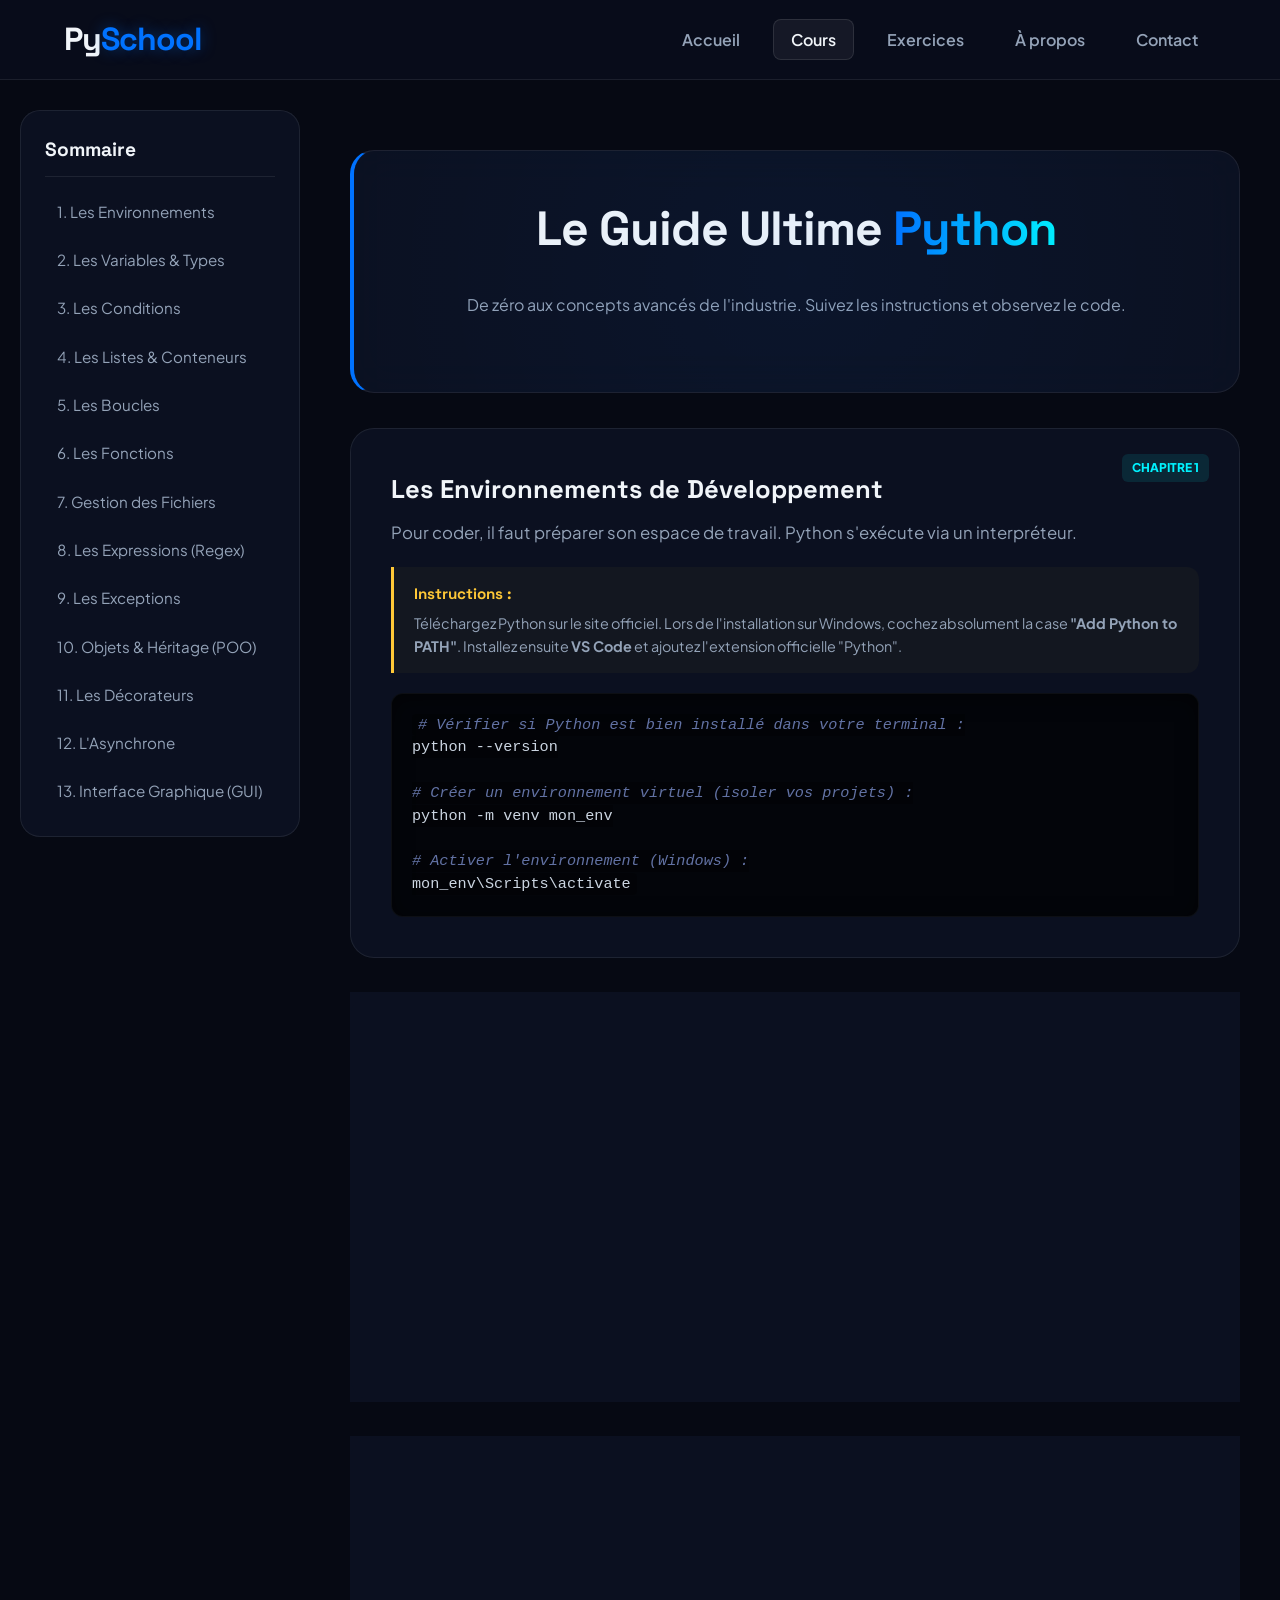
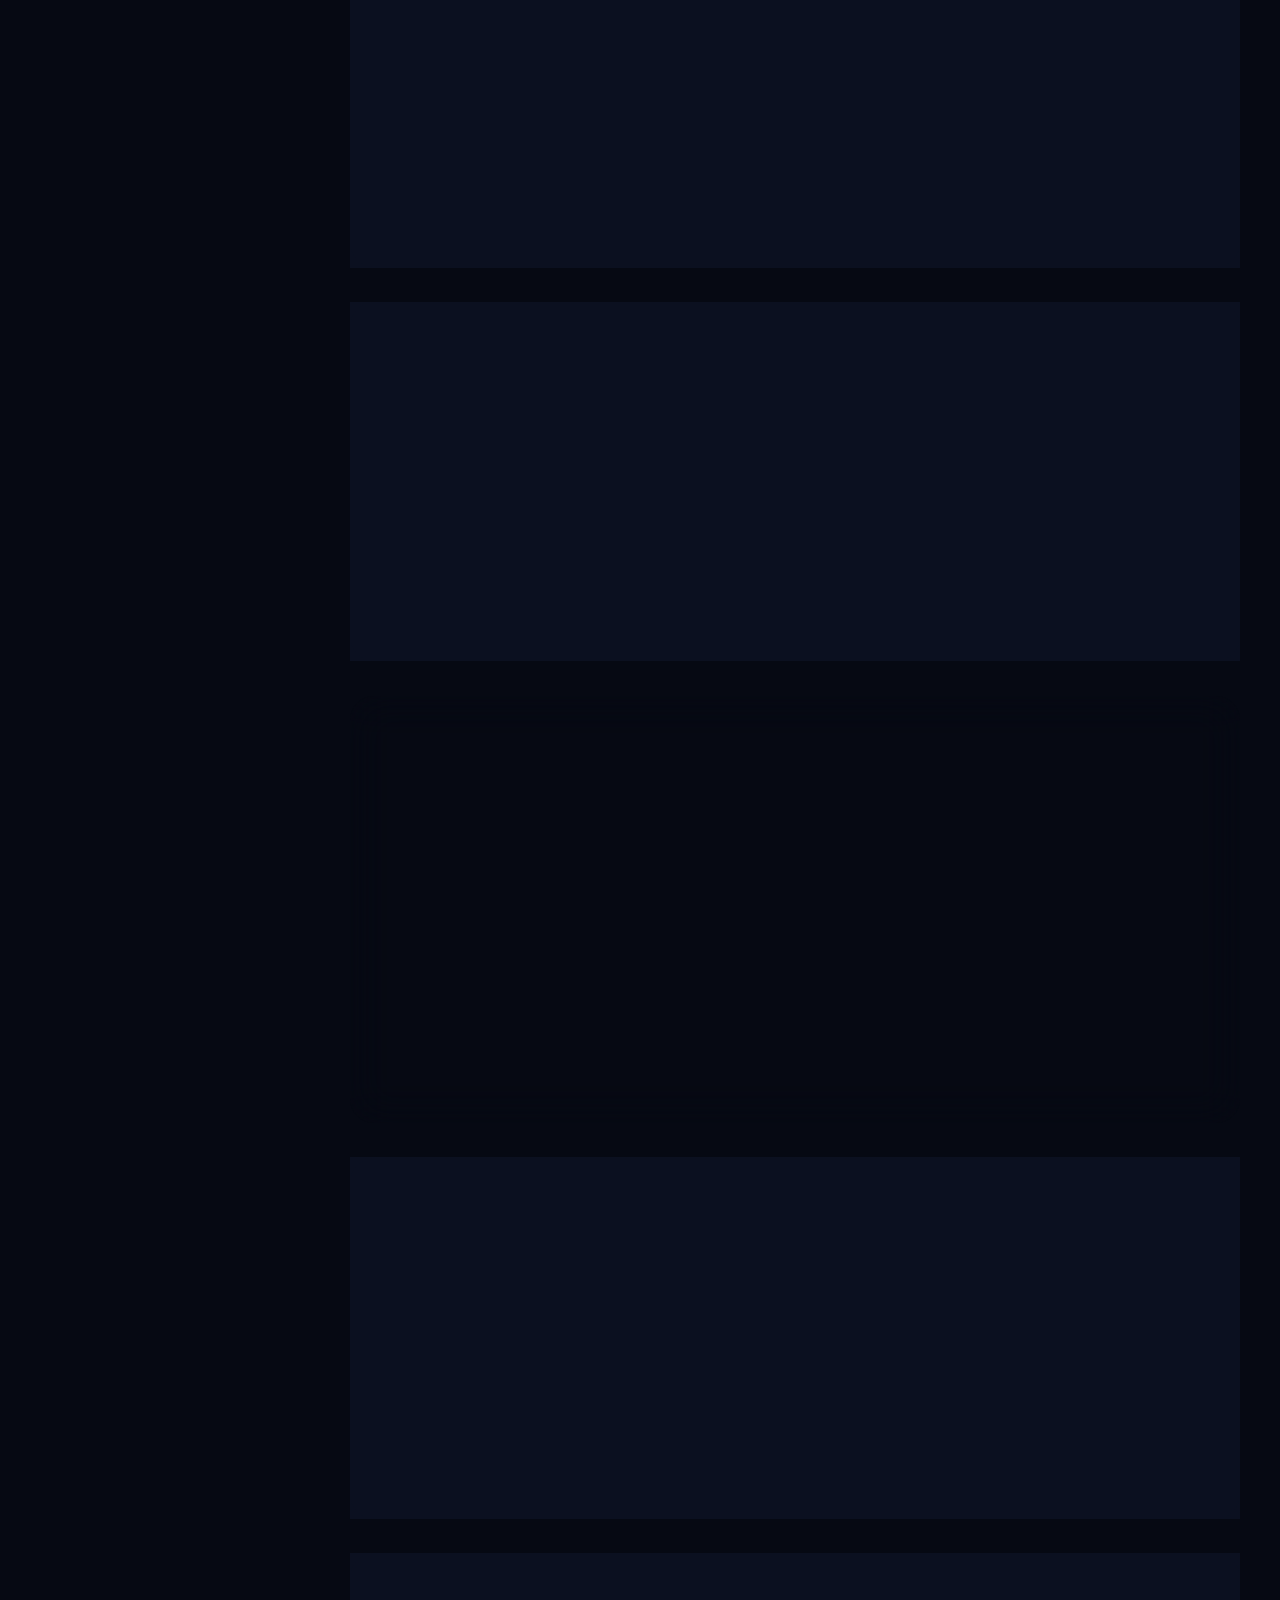
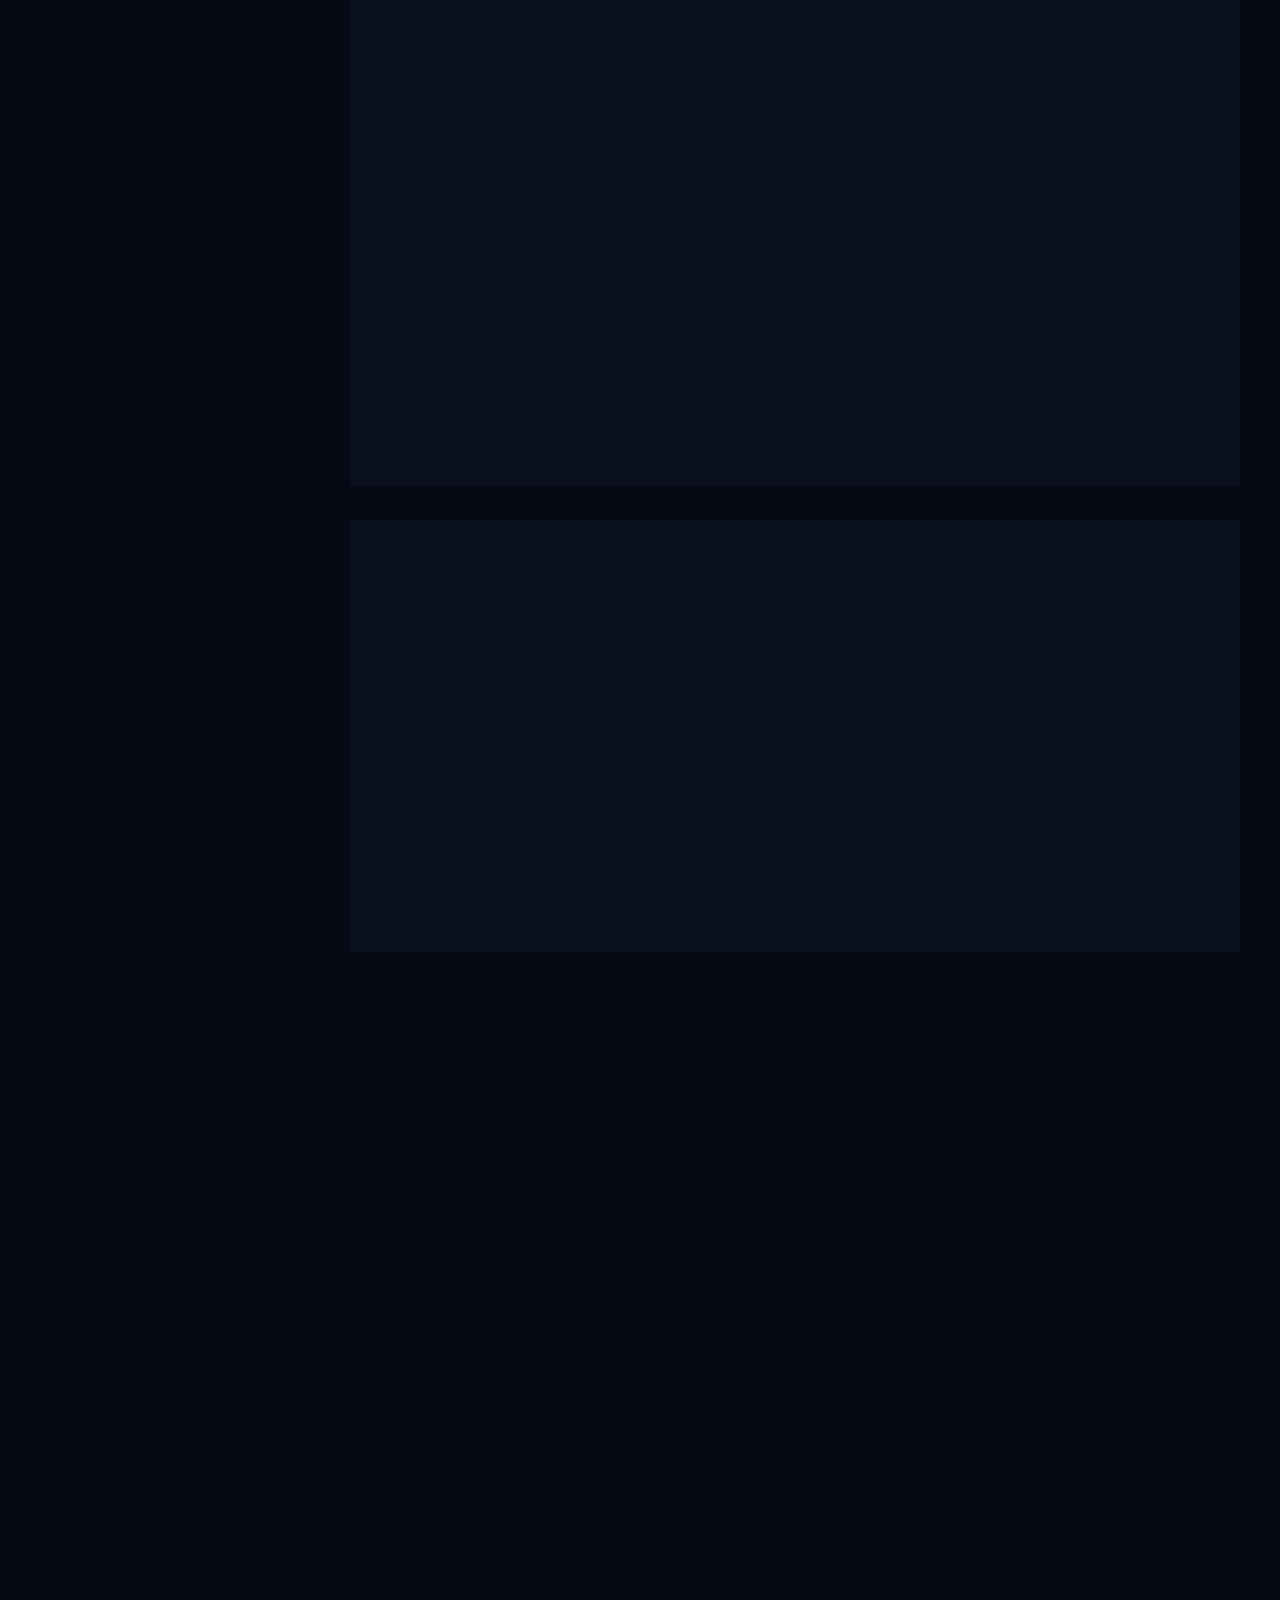
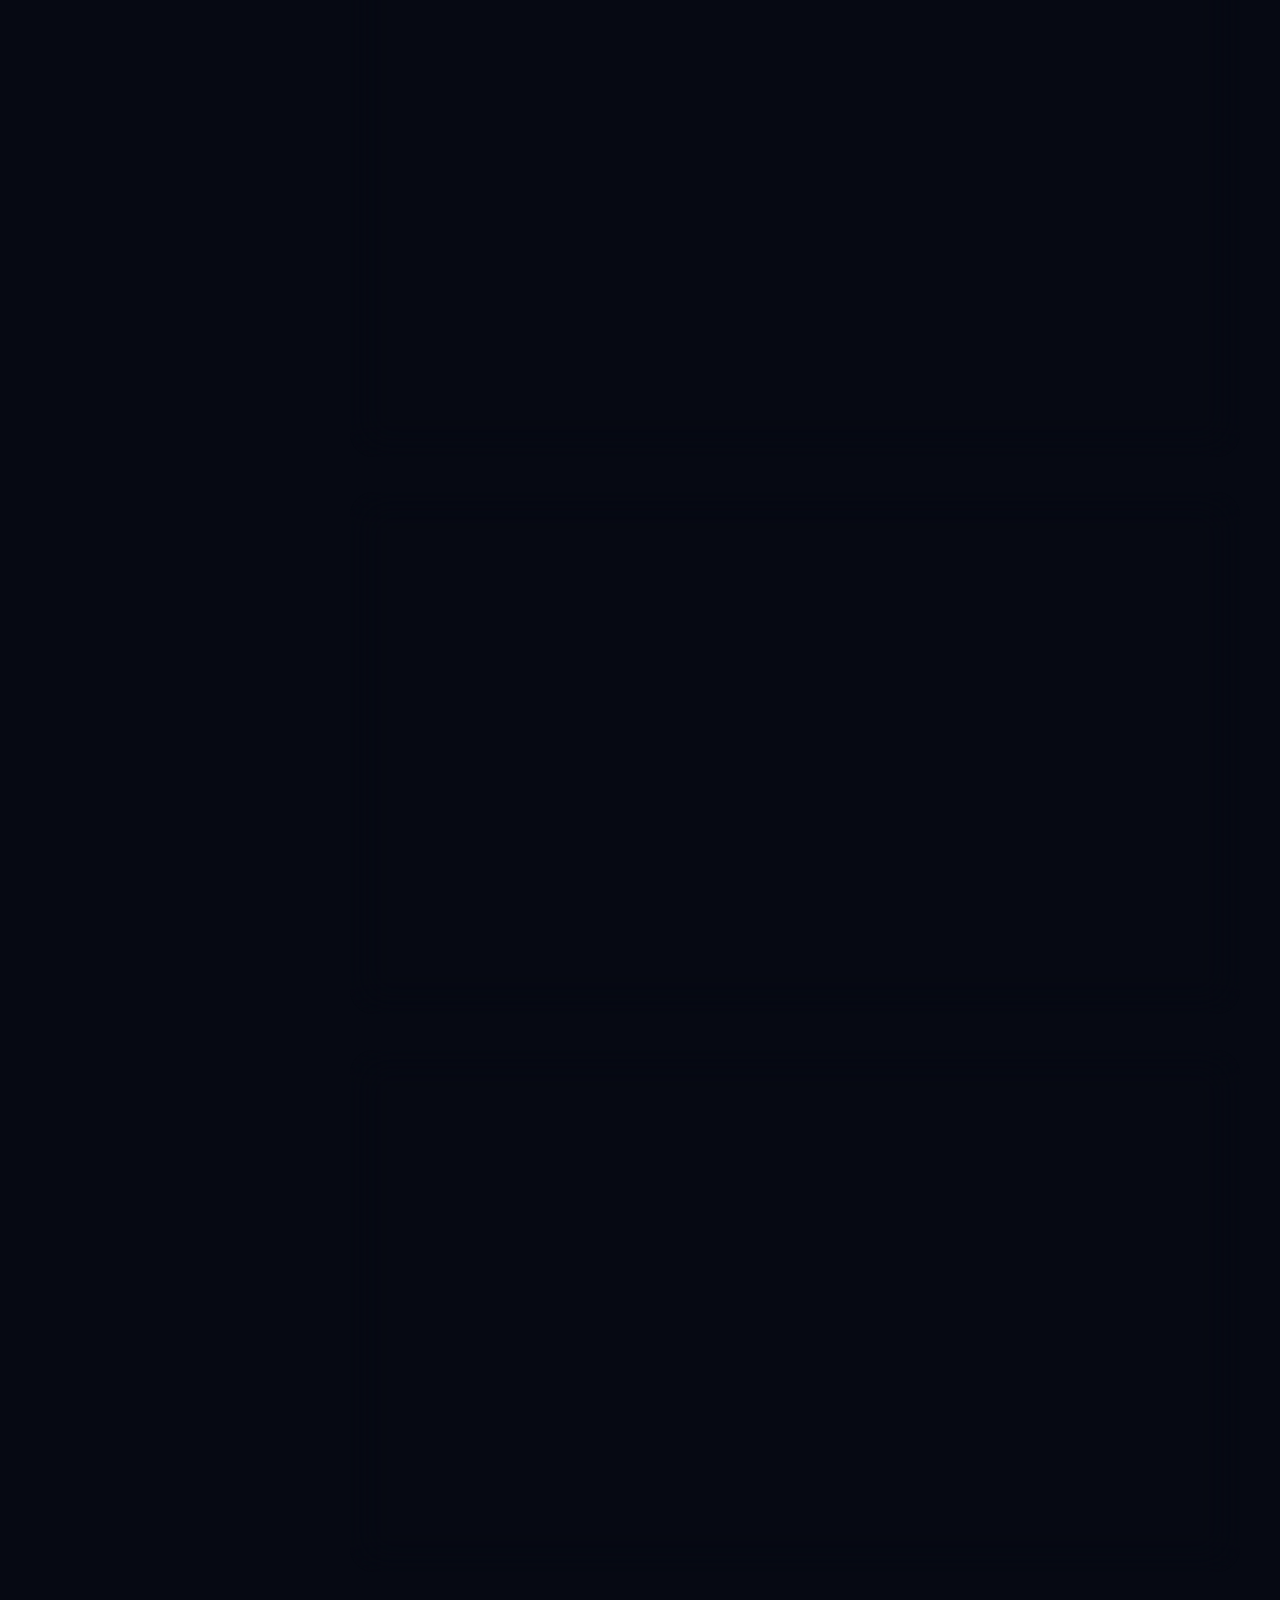
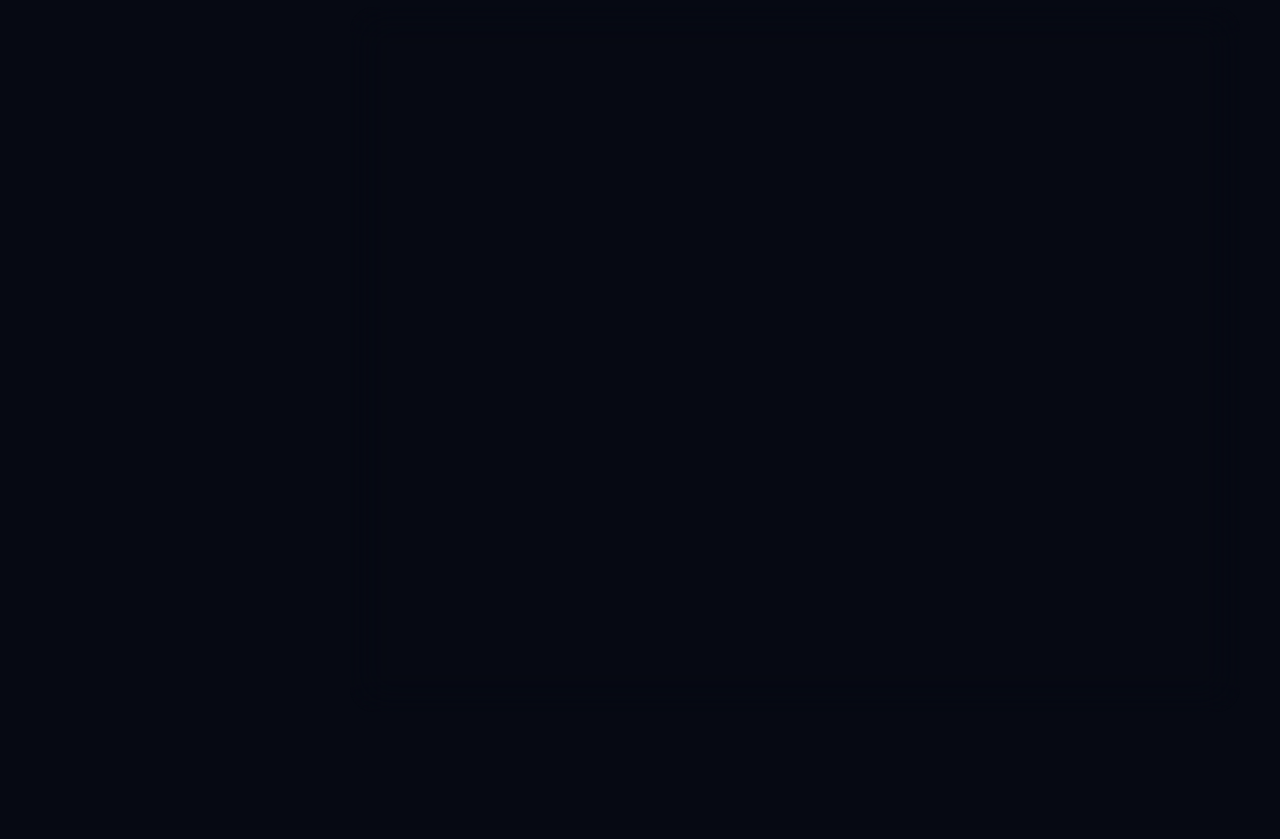
==== Cours.html @ a173e6dd "Add files via upload" ====
<!DOCTYPE html>
<html lang="fr">
<head>
    <meta charset="UTF-8">
    <meta name="viewport" content="width=device-width, initial-scale=1.0">
    <link rel="stylesheet" href="style.css">
    <title>PySchool | Table des Cours</title>
</head>
<body>

    <!-- HEADER -->
    <header>
        <div class="logo">Py<span>School</span></div>
        <nav>
            <ul>
                <li><a href="index.html">Accueil</a></li>
                <li><a href="cours.html" class="active">Cours</a></li>
                <li><a href="exercices.html">Exercices</a></li>
                <li><a href="À propos.html">À propos</a></li>
                <li><a href="Plus d'infos.html">Contact</a></li>
            </ul>
        </nav>
    </header>

    <!-- INTERFACE PRINCIPALE DU COURS -->
    <div class="course-layout">
        
        <!-- SIDEBAR : SOMMAIRE FIXE -->
        <aside class="course-sidebar">
            <h4 class="sidebar-title">Sommaire</h4>
            <ul class="sidebar-links">
                <li><a href="#env">1. Les Environnements</a></li>
                <li><a href="#var">2. Les Variables & Types</a></li>
                <li><a href="#cond">3. Les Conditions</a></li>
                <li><a href="#listes">4. Les Listes & Conteneurs</a></li>
                <li><a href="#boucles">5. Les Boucles</a></li>
                <li><a href="#fonctions">6. Les Fonctions</a></li>
                <li><a href="#fichiers">7. Gestion des Fichiers</a></li>
                <li><a href="#regex">8. Les Expressions (Regex)</a></li>
                <li><a href="#exceptions">9. Les Exceptions</a></li>
                <li><a href="#poo">10. Objets & Héritage (POO)</a></li>
                <li><a href="#decorateurs">11. Les Décorateurs</a></li>
                <li><a href="#async">12. L'Asynchrone</a></li>
                <li><a href="#gui">13. Interface Graphique (GUI)</a></li>
            </ul>
        </aside>

        <!-- ZONE DE LECTURE DU COURS -->
        <main class="course-content">
            
            <div class="boite hero-section">
                <h2>Le Guide Ultime <span class="text-gradient">Python</span></h2>
                <p class="sous-titre">De zéro aux concepts avancés de l'industrie. Suivez les instructions et observez le code.</p>
            </div>

            <!-- 1. ENVIRONNEMENTS -->
            <section id="env" class="boite course-section">
                <span class="chapter-badge">Chapitre 1</span>
                <h3>Les Environnements de Développement</h3>
                <p class="section-desc">Pour coder, il faut préparer son espace de travail. Python s'exécute via un interpréteur.</p>
                <div class="instructions">
                    <h5> Instructions :</h5>
                    <p>Téléchargez Python sur le site officiel. Lors de l'installation sur Windows, cochez absolument la case <strong>"Add Python to PATH"</strong>. Installez ensuite <strong>VS Code</strong> et ajoutez l'extension officielle "Python".</p>
                </div>
                <div class="code-block">
<pre><code><span class="comment"># Vérifier si Python est bien installé dans votre terminal :</span>
python --version

<span class="comment"># Créer un environnement virtuel (isoler vos projets) :</span>
python -m venv mon_env

<span class="comment"># Activer l'environnement (Windows) :</span>
mon_env\Scripts\activate</code></pre>
                </div>
            </section>

            <!-- 2. VARIABLES -->
            <section id="var" class="boite course-section">
                <span class="chapter-badge">Chapitre 2</span>
                <h3>Les Variables et les Types de Données</h3>
                <p class="section-desc">Une variable est une boîte mémoire dans laquelle on stocke une valeur. Python utilise le typage dynamique (pas besoin de déclarer le type).</p>
                <div class="code-block">
<pre><code>nom = <span class="string">"PySchool"</span>  <span class="comment"># Chaîne de caractères (str)</span>
age = <span class="number">25</span>            <span class="comment"># Entier (int)</span>
taille = <span class="number">1.85</span>       <span class="comment"># Décimal (float)</span>
est_actif = <span class="keyword">True</span>    <span class="comment"># Booléen (bool)</span>

<span class="comment"># Affichage formaté (f-string) :</span>
print(f<span class="string">"{nom} a {age} ans."</span>)</code></pre>
                </div>
            </section>

            <!-- 3. CONDITIONS -->
            <section id="cond" class="boite course-section">
                <span class="chapter-badge">Chapitre 3</span>
                <h3>Les Conditions (if, elif, else)</h3>
                <p class="section-desc">Permettent de prendre des décisions et d'orienter le comportement du programme selon des critères logiques.</p>
                <div class="code-block">
<pre><code>note = <span class="number">16</span>

<span class="keyword">if</span> note >= <span class="number">16</span>:
    print(<span class="string">"Excellent !"</span>)
<span class="keyword">elif</span> note >= <span class="number">10</span>:
    print(<span class="string">"Moyen."</span>)
<span class="keyword">else</span>:
    print(<span class="string">"Insuffisant."</span>)</code></pre>
                </div>
            </section>

            <!-- 4. LISTES -->
            <section id="listes" class="boite course-section">
                <span class="chapter-badge">Chapitre 4</span>
                <h3>Les Listes et Structures de Conteneurs</h3>
                <p class="section-desc">Les listes permettent de stocker plusieurs éléments ordonnés dans une seule variable.</p>
                <div class="code-block">
<pre><code>outils = [<span class="string">"Python"</span>, <span class="string">"VS Code"</span>, <span class="string">"Git"</span>]

outils.append(<span class="string">"Docker"</span>)  <span class="comment"># Ajoute un élément à la fin</span>
premier = outils[<span class="number">0</span>]      <span class="comment"># Récupère "Python" (Index commence à 0)</span>

print(len(outils))       <span class="comment"># Affiche le nombre d'éléments</span></code></pre>
                </div>
            </section>

            <!-- 5. BOUCLES -->
            <section id="boucles" class="boite course-section">
                <span class="chapter-badge">Chapitre 5</span>
                <h3>Les Boucles (For, While)</h3>
                <p class="section-desc">Répéter un bloc de code automatiquement.</p>
                <div class="code-block">
<pre><code><span class="comment"># Boucle FOR : Idéal pour parcourir une collection ou une suite de nombres</span>
<span class="keyword">for</span> i <span class="keyword">in</span> range(<span class="number">1</span>, <span class="number">4</span>):
    print(f<span class="string">"Tour numéro {i}"</span>)

<span class="comment"># Boucle WHILE : Continue tant que la condition reste vraie</span>
compteur = <span class="number">0</span>
<span class="keyword">while</span> compteur < <span class="number">3</span>:
    print(<span class="string">"En cours..."</span>)
    compteur += <span class="number">1</span></code></pre>
                </div>
            </section>

            <!-- 6. FONCTIONS -->
            <section id="fonctions" class="boite course-section">
                <span class="chapter-badge">Chapitre 6</span>
                <h3>Les Fonctions</h3>
                <p class="section-desc">Des blocs de code réutilisables créés avec le mot-clé <code>def</code> pour éviter de se répéter.</p>
                <div class="code-block">
<pre><code><span class="keyword">def</span> <span class="function">calculer_carre</span>(nombre):
    résultat = nombre * nombre
    <span class="keyword">return</span> résultat

<span class="comment"># Appel de la fonction</span>
mon_carre = calculer_carre(<span class="number">5</span>)  <span class="comment"># Renvoie 25</span></code></pre>
                </div>
            </section>

            <!-- 7. GESTION DES FICHIERS -->
            <section id="fichiers" class="boite course-section">
                <span class="chapter-badge">Chapitre 7</span>
                <h3>La Gestion des Fichiers</h3>
                <p class="section-desc">Lire et écrire des données de manière persistante dans des fichiers textes ou CSV.</p>
                <div class="instructions">
                    <h5>Instruction :</h5>
                    <p>Utilisez toujours le mot-clé <code>with</code>. Il garantit que le fichier se ferme automatiquement, même si une erreur survient au milieu du script.</p>
                </div>
                <div class="code-block">
<pre><code><span class="comment"># Écrire dans un fichier (écrase le contenu existant avec 'w')</span>
<span class="keyword">with</span> open(<span class="string">"notes.txt"</span>, <span class="string">"w"</span>, encoding=<span class="string">"utf-8"</span>) <span class="keyword">as</span> fichier:
    fichier.write(<span class="string">"Apprendre Python en 2026\n"</span>)

<span class="comment"># Lire le fichier ('r')</span>
<span class="keyword">with</span> open(<span class="string">"notes.txt"</span>, <span class="string">"r"</span>) <span class="keyword">as</span> fichier:
    contenu = fichier.read()
    print(contenu)</code></pre>
                </div>
            </section>

            <!-- 8. REGEX -->
            <section id="regex" class="boite course-section">
                <span class="chapter-badge">Chapitre 8</span>
                <h3>Les Expressions Régulières (Regex)</h3>
                <p class="section-desc">Utilisées pour chercher, valider ou extraire des motifs textuels complexes (comme vérifier si un email est valide).</p>
                <div class="code-block">
<pre><code><span class="keyword">import</span> re

texte = <span class="string">"Contactez-nous à admin@pyschool.com ou info@test.fr"</span>
<span class="comment"># Motif pour extraire les structures d'emails :</span>
motif = <span class="string">r"[a-zA-Z0-9._%+-]+@[a-zA-Z0-9.-]+\.[a-zA-Z]{2,}"</span>

emails = re.findall(motif, texte)
print(emails)  <span class="comment"># ['admin@pyschool.com', 'info@test.fr']</span></code></pre>
                </div>
            </section>

            <!-- 9. EXCEPTIONS -->
            <section id="exceptions" class="boite course-section">
                <span class="chapter-badge">Chapitre 9</span>
                <h3>La Gestion des Exceptions (Erreurs)</h3>
                <p class="section-desc">Empêcher un programme de se couper brutalement lorsqu'une erreur imprévue arrive.</p>
                <div class="code-block">
<pre><code><span class="keyword">try</span>:
    nombre = int(input(<span class="string">"Entrez un diviseur : "</span>))
    calcul = <span class="number">10</span> / nombre
<span class="keyword">except</span> ZeroDivisionError:
    print(<span class="string">"Erreur : Impossible de diviser par zéro !"</span>)
<span class="keyword">except</span> ValueError:
    print(<span class="string">"Erreur : Veuillez entrer un nombre valide."</span>)
<span class="keyword">else</span>:
    print(f<span class="string">"Résultat réussi : {calcul}"</span>)</code></pre>
                </div>
            </section>

            <!-- 10. POO & HERITAGE -->
            <section id="poo" class="boite course-section">
                <span class="chapter-badge">Chapitre 10</span>
                <h3>Objets, Classes et Héritage (POO)</h3>
                <p class="section-desc">La Programmation Orientée Objet structure votre code pour imiter le monde réel.</p>
                <div class="code-block">
<pre><code><span class="comment"># Définition d'une classe parente</span>
<span class="keyword">class</span> <span class="class">Robot</span>:
    <span class="keyword">def</span> <span class="function">__init__</span>(self, nom):
        self.nom = nom  <span class="comment"># Attribut</span>
        
    <span class="keyword">def</span> <span class="function">saluer</span>(self):
        <span class="keyword">return</span> f<span class="string">"Bip Boop, je suis {self.nom}"</span>

<span class="comment"># Héritage : RobotCombat hérite de toutes les fonctionnalités de Robot</span>
<span class="keyword">class</span> <span class="class">RobotCombat</span>(Robot):
    <span class="keyword">def</span> <span class="function">attaquer</span>(self):
        <span class="keyword">return</span> f<span class="string">"{self.nom} lance une attaque laser !"</span>

<span class="comment"># Instanciation</span>
mon_droide = RobotCombat(<span class="string">"R2D2"</span>)
print(mon_droide.saluer())
print(mon_droide.attaquer())</code></pre>
                </div>
            </section>

            <!-- 11. DECORATEURS -->
            <section id="decorateurs" class="boite course-section">
                <span class="chapter-badge">Chapitre 11</span>
                <h3>Les Décorateurs</h3>
                <p class="section-desc">Un décorateur est une fonction qui prend une autre fonction et en modifie ou prolonge le comportement sans toucher directement à sa structure.</p>
                <div class="code-block">
<pre><code><span class="keyword">def</span> <span class="function">mon_decorateur</span>(fonction_initiale):
    <span class="keyword">def</span> <span class="function">wrapper</span>():
        print(<span class="string">"--- Début des opérations ---"</span>)
        fonction_initiale()
        print(<span class="string">"--- Fin des opérations ---"</span>)
    <span class="keyword">return</span> wrapper

@mon_decorateur
<span class="keyword">def</span> <span class="function">dire_bonjour</span>():
    print(<span class="string">"Bonjour tout le monde !"</span>)

dire_bonjour() <span class="comment"># Affichera les tirets avant et après le bonjour</span></code></pre>
                </div>
            </section>

            <!-- 12. ASYNCHRONE -->
            <section id="async" class="boite course-section">
                <span class="chapter-badge">Chapitre 12</span>
                <h3>Les bases de l'Asynchrone (async/await)</h3>
                <p class="section-desc">Permet de lancer des tâches en arrière-plan sans bloquer l'exécution globale du reste du programme (génial pour les requêtes web réseau).</p>
                <div class="code-block">
<pre><code><span class="keyword">import</span> asyncio

<span class="keyword">async</span> <span class="keyword">def</span> <span class="function">telecharger_donnees</span>():
    print(<span class="string">"Lancement du téléchargement..."</span>)
    <span class="keyword">await</span> asyncio.sleep(<span class="number">2</span>) <span class="comment"># Simule une attente réseau de 2 secondes</span>
    print(<span class="string">"Données reçues !"</span>)

<span class="keyword">async</span> <span class="keyword">def</span> <span class="function">main</span>():
    <span class="keyword">await</span> asyncio.gather(telecharger_donnees(), telecharger_donnees())

<span class="comment"># Lancer la boucle événementielle asynchrone</span>
asyncio.run(main())</code></pre>
                </div>
            </section>

            <!-- 13. INTERFACE GRAPHIQUE -->
            <section id="gui" class="boite course-section">
                <span class="chapter-badge">Chapitre 13</span>
                <h3>Interface Graphique avec Tkinter (GUI)</h3>
                <p class="section-desc">Créer de véritables fenêtres logicielles interactives avec des boutons et des zones de saisie pour l'utilisateur.</p>
                <div class="code-block">
<pre><code><span class="keyword">import</span> tkinter <span class="keyword">as</span> tk

<span class="comment"># 1. Génération de la fenêtre principale</span>
fenetre = tk.Tk()
fenetre.title(<span class="string">"Mon Logiciel PySchool"</span>)
fenetre.geometry(<span class="string">"300x150"</span>)

<span class="comment"># 2. Action au clic du bouton</span>
<span class="keyword">def</span> <span class="function">action_bouton</span>():
    label.config(text=<span class="string">"Bravo ! Script exécuté."</span>)

<span class="comment"># 3. Widgets (Composants)</span>
label = tk.Label(fenetre, text=<span class="string">"Bienvenue dans l'interface"</span>)
label.pack(pady=<span class="number">10</span>)

bouton = tk.Button(fenetre, text=<span class="string">"Cliquez ici"</span>, command=action_bouton)
bouton.pack()

<span class="comment"># 4. Lancement de la boucle d'affichage continue</span>
fenetre.mainloop()</code></pre>
                </div>
            </section>

        </main>
    </div>

</body>
</html>
---- style.css ----
/* Import de polices modernes et épurées */
@import url('https://fonts.googleapis.com/css2?family=Plus+Jakarta+Sans:wght@300;400;600;800&family=Space+Grotesk:wght@500;700&display=swap');

/* Variables de Design System */
:root {
    --bg-dark: #060913;
    --bg-card: rgba(15, 22, 42, 0.6);
    --border-color: rgba(255, 255, 255, 0.08);
    --primary: #0072ff;
    --primary-glow: rgba(0, 114, 255, 0.4);
    --accent-gold: #ffc837;
    --accent-green: #00f2fe;
    --text-main: #f1f5f9;
    --text-muted: #94a3b8;
}

/* === Réinitialisation globale === */
* {
    box-sizing: border-box;
    margin: 0;
    padding: 0;
}

body {
    background-color: var(--bg-dark);
    color: var(--text-main);
    font-family: 'Plus Jakarta Sans', sans-serif;
    line-height: 1.6;
    overflow-x: hidden;
    padding-bottom: 60px;
}

/* === ANIMATIONS STRUCTURELLES === */
@keyframes slideUpFade {
    from {
        opacity: 0;
        transform: translateY(30px);
    }
    to {
        opacity: 1;
        transform: translateY(0);
    }
}

@keyframes glowPulse {
    0%, 100% { box-shadow: 0 0 15px rgba(0, 114, 255, 0.2); }
    50% { box-shadow: 0 0 30px rgba(0, 114, 255, 0.4); }
}

/* === HEADER STYLE NYX === */
header {
    background: rgba(10, 15, 30, 0.7);
    backdrop-filter: blur(12px);
    -webkit-backdrop-filter: blur(12px);
    border-bottom: 1px solid var(--border-color);
    height: 80px;
    position: sticky;
    top: 0;
    z-index: 1000;
    display: flex;
    align-items: center;
    justify-content: space-between;
    padding: 0 5%;
}

header .logo {
    font-family: 'Space Grotesk', sans-serif;
    font-size: 2rem;
    font-weight: 700;
    color: var(--text-main);
    letter-spacing: -1px;
}

header .logo span {
    color: var(--primary);
    text-shadow: 0 0 15px var(--primary-glow);
}

header ul {
    list-style: none;
    display: flex;
    gap: 15px;
}

header ul li a {
    color: var(--text-muted);
    text-decoration: none;
    font-weight: 600;
    font-size: 1rem;
    padding: 10px 18px;
    border-radius: 8px;
    transition: all 0.3s cubic-bezier(0.4, 0, 0.2, 1);
}

header ul li a:hover, header ul li a.active {
    color: var(--text-main);
    background: rgba(255, 255, 255, 0.05);
    box-shadow: inset 0 0 0 1px rgba(255, 255, 255, 0.1);
}

/* === LAYOUT CENTRAL === */
main {
    max-width: 1200px;
    margin: 40px auto;
    padding: 0 20px;
    display: flex;
    flex-direction: column;
    gap: 40px;
}

/* Les Boîtes d'arrière-plan (Glassmorphism) */
.boite {
    background: var(--bg-card);
    border: 1px solid var(--border-color);
    border-radius: 24px;
    padding: 40px;
    backdrop-filter: blur(20px);
    animation: slideUpFade 0.8s cubic-bezier(0.2, 0.8, 0.2, 1) both;
}

/* Décalage temporel des boîtes pour l'effet d'apparition */
.boite:nth-child(1) { animation-delay: 0.1s; }
.boite:nth-child(2) { animation-delay: 0.2s; }
.boite:nth-child(3) { animation-delay: 0.3s; }

/* === SECTION HERO === */
.hero-section {
    text-align: center;
    border-left: 4px solid var(--primary);
    position: relative;
    overflow: hidden;
}

.hero-section::before {
    content: '';
    position: absolute;
    top: -50%;
    left: -50%;
    width: 200%;
    height: 200%;
    background: radial-gradient(circle, rgba(0,114,255,0.05) 0%, transparent 60%);
    pointer-events: none;
}

main h2 {
    font-family: 'Space Grotesk', sans-serif;
    font-size: 3rem;
    font-weight: 700;
    margin-bottom: 24px;
    letter-spacing: -1px;
}

.text-gradient {
    background: linear-gradient(90deg, var(--primary), var(--accent-green));
    -webkit-background-clip: text;
    -webkit-text-fill-color: transparent;
}

.hero-content h3 {
    font-size: 1.4rem;
    color: var(--accent-gold);
    margin-bottom: 15px;
}

.hero-content p {
    color: var(--text-muted);
    font-size: 1.15rem;
    max-width: 800px;
    margin: 0 auto 15px auto;
}

/* === ÉLÉMENTS DE SECTION === */
.section-title {
    font-family: 'Space Grotesk', sans-serif;
    font-size: 2rem;
    text-align: center;
    margin-bottom: 8px;
}

.text-green {
    background: linear-gradient(90deg, #11998e, #38ef7d);
    -webkit-background-clip: text;
    -webkit-text-fill-color: transparent;
}

.sous-titre {
    text-align: center;
    color: var(--text-muted);
    font-size: 1rem;
    margin-bottom: 35px;
}

/* === ARCHITECTURE DES GRILLES RE-STYLES === */
.grid {
    display: grid;
    grid-template-columns: repeat(auto-fit, minmax(300px, 1fr));
    gap: 20px;
}

/* Le Style Unique des Cartes */
.card {
    background: rgba(255, 255, 255, 0.02);
    border: 1px solid var(--border-color);
    border-radius: 16px;
    padding: 28px;
    position: relative;
    transition: all 0.4s cubic-bezier(0.16, 1, 0.3, 1);
}

.card h4 {
    font-family: 'Space Grotesk', sans-serif;
    font-size: 1.25rem;
    margin-bottom: 12px;
    color: var(--text-main);
}

.card p {
    color: var(--text-muted);
    font-size: 0.95rem;
}

/* === EFFETS INTERACTIFS AU SURVOL (HOVER EFFECT) === */
.card:hover {
    transform: translateY(-8px);
    background: rgba(255, 255, 255, 0.05);
    border-color: rgba(255, 255, 255, 0.2);
    box-shadow: 0 20px 40px rgba(0, 0, 0, 0.3);
}

/* Spécificités des bordures lumineuses dynamiques */
.carac-card:hover {
    box-shadow: 0 10px 30px rgba(0, 114, 255, 0.15), 0 0 1px var(--primary);
}

.domaine-card:hover {
    box-shadow: 0 10px 30px rgba(0, 242, 254, 0.15), 0 0 1px var(--accent-green);
}

/* === BADGES TAGS (Domaines) === */
.d-tag {
    display: inline-block;
    margin-top: 20px;
    font-size: 0.75rem;
    font-weight: 700;
    padding: 4px 12px;
    border-radius: 6px;
    text-transform: uppercase;
    letter-spacing: 0.5px;
}

.tag-ia { background: rgba(0, 114, 255, 0.15); color: #38ef7d; }
.tag-web { background: rgba(239, 71, 111, 0.15); color: #ef476f; }
.tag-data { background: rgba(25ffd0, 255, 200, 0.15); color: var(--accent-gold); }
.tag-security { background: rgba(155, 93, 229, 0.15); color: #9b5de5; }
.tag-auto { background: rgba(0, 242, 254, 0.15); color: #00f2fe; }
.tag-gaming { background: rgba(255, 159, 26, 0.15); color: #ff9f1a; }

/* === INTERFACE AVANTAGES === */
.separator {
    border: 0;
    height: 1px;
    background: linear-gradient(90deg, transparent, var(--border-color), transparent);
    margin: 50px 0;
}

.av-card {
    border-left: 3px solid #38ef7d;
}

.av-card:hover {
    border-left-color: var(--accent-gold);
}

.av-title {
    font-family: 'Space Grotesk', sans-serif;
    font-size: 1.1rem;
    font-weight: 700;
    color: #38ef7d;
    margin-bottom: 8px;
}

/* Intégration de balise code pour le fun */
code {
    background: rgba(0, 0, 0, 0.3);
    padding: 2px 6px;
    border-radius: 4px;
    color: #00f2fe;
    font-family: monospace;
}

/* === RESPONSIVE DESIGN (Mobile Friendly) === */
@media (max-width: 768px) {
    header {
        flex-direction: column;
        height: auto;
        padding: 20px;
        gap: 15px;
    }
    
    main h2 {
        font-size: 2rem;
    }
    
    .boite {
        padding: 20px;
    }
}


/* MENU EXERCICES */
/* Cacher les inputs radio natifs */
input[name="level-tabs"] {
    display: none;
}

/* Conteneur global de la navigation par onglet */
.tabs-container {
    display: flex;
    flex-direction: column;
    gap: 25px;
}

/* Barre des onglets */
.tabs-nav {
    display: flex;
    justify-content: center;
    gap: 12px;
    background: rgba(255, 255, 255, 0.02);
    padding: 8px;
    border-radius: 16px;
    border: 1px solid var(--border-color);
    max-width: 700px;
    margin: 0 auto;
}

/* Style de base des étiquettes (onglets) */
.tab-label {
    padding: 12px 24px;
    border-radius: 12px;
    cursor: pointer;
    font-family: 'Space Grotesk', sans-serif;
    font-weight: 600;
    transition: all 0.3s ease;
    color: var(--text-muted);
}

.tab-label:hover {
    background: rgba(255, 255, 255, 0.05);
    color: var(--text-main);
}

/* Masquer tous les panneaux par défaut */
.content-panel {
    display: none;
    animation: slideUpFade 0.5s cubic-bezier(0.16, 1, 0.3, 1) both;
}

/* COMPORTEMENT DES ONGLETS ACTIFS (Magie du CSS) */
#tab-debutant:checked ~ .tabs-nav .lbl-debutant { background: rgba(56, 239, 125, 0.15); color: #38ef7d; box-shadow: 0 0 10px rgba(56, 239, 125, 0.1); }
#tab-inter:checked ~ .tabs-nav .lbl-inter { background: rgba(255, 200, 55, 0.15); color: var(--accent-gold); box-shadow: 0 0 10px rgba(255, 200, 55, 0.1); }
#tab-avance:checked ~ .tabs-nav .lbl-avance { background: rgba(0, 114, 255, 0.15); color: var(--primary); box-shadow: 0 0 10px rgba(0, 114, 255, 0.1); }
#tab-projets:checked ~ .tabs-nav .lbl-projets { background: rgba(155, 93, 229, 0.15); color: #9b5de5; box-shadow: 0 0 10px rgba(155, 93, 229, 0.1); }

/* Affichage dynamique du panneau correspondant au bouton coché */
#tab-debutant:checked ~ .tabs-content .panel-debutant { display: block; }
#tab-inter:checked ~ .tabs-content .panel-inter { display: block; }
#tab-avance:checked ~ .tabs-content .panel-avance { display: block; }
#tab-projets:checked ~ .tabs-content .panel-projets { display: block; }

/* STYLE SPÉCIFIQUE DES CARTES D'EXERCICES */
.exe-card {
    border-top: none;
    border-bottom: 2px solid rgba(255, 255, 255, 0.05);
}

/* Badges d'onglets d'exercices */
.exe-badge {
    display: inline-block;
    font-size: 0.75rem;
    font-weight: 800;
    padding: 3px 10px;
    border-radius: 6px;
    margin-bottom: 15px;
    text-transform: uppercase;
}

.badge-green { background: rgba(56, 239, 125, 0.1); color: #38ef7d; }
.badge-yellow { background: rgba(255, 200, 55, 0.1); color: var(--accent-gold); }
.badge-blue { background: rgba(0, 114, 255, 0.1); color: var(--primary); }
.badge-purple { background: rgba(155, 93, 229, 0.1); color: #9b5de5; }

/* Effets de survol spécifiques par niveau */
#tab-debutant:checked ~ .tabs-content .exe-card:hover { border-color: #38ef7d; box-shadow: 0 15px 30px rgba(56, 239, 125, 0.05); }
#tab-inter:checked ~ .tabs-content .exe-card:hover { border-color: var(--accent-gold); box-shadow: 0 15px 30px rgba(255, 200, 55, 0.05); }
#tab-avance:checked ~ .tabs-content .exe-card:hover { border-color: var(--primary); box-shadow: 0 15px 30px rgba(0, 114, 255, 0.05); }
#tab-projets:checked ~ .tabs-content .exe-card:hover { border-color: #9b5de5; box-shadow: 0 15px 30px rgba(155, 93, 229, 0.05); }

/* Responsive Adaptabilité Mobile */
@media (max-width: 600px) {
    .tabs-nav {
        flex-direction: column;
        align-items: stretch;
    }
    .tab-label {
        text-align: center;
    }
}

/* MENU À PROPOS */
.about-intro {
    max-width: 900px;
    margin: 0 auto;
    font-size: 1.1rem;
    color: var(--text-muted);
    display: flex;
    flex-direction: column;
    gap: 20px;
    line-height: 1.8;
}

.about-intro strong {
    color: var(--accent-gold);
}

.about-intro em {
    color: var(--primary);
    font-style: normal;
    font-weight: 600;
}

/* --- STRUCTURE DE LA ROADMAP (TIMELINE) --- */
.roadmap-timeline {
    display: flex;
    flex-direction: column;
    gap: 40px;
    margin-top: 40px;
    position: relative;
}

/* Ligne centrale verticale (uniquement sur desktop) */
@media (min-width: 769px) {
    .roadmap-timeline::before {
        content: '';
        position: absolute;
        left: 50%;
        top: 0;
        bottom: 0;
        width: 1px;
        background: linear-gradient(to bottom, var(--primary), var(--accent-green), transparent);
        transform: translateX(-50%);
    }
}

/* Une ligne/étape de la roadmap */
.roadmap-step {
    display: flex;
    align-items: center;
    gap: 30px;
    position: relative;
}

/* Les bulles de numéros */
.step-number {
    width: 60px;
    height: 60px;
    background: rgba(15, 22, 42, 0.9);
    border: 2px solid var(--primary);
    border-radius: 50%;
    display: flex;
    align-items: center;
    justify-content: center;
    font-family: 'Space Grotesk', sans-serif;
    font-size: 1.3rem;
    font-weight: 700;
    color: var(--accent-green);
    box-shadow: 0 0 15px var(--primary-glow);
    flex-shrink: 0;
    z-index: 2;
}

/* Bloc de contenu de l'étape */
.step-content {
    background: rgba(255, 255, 255, 0.01);
    border: 1px solid var(--border-color);
    padding: 25px;
    border-radius: 16px;
    flex-grow: 1;
    transition: all 0.3s ease;
}

.step-content h4 {
    font-family: 'Space Grotesk', sans-serif;
    font-size: 1.3rem;
    color: var(--text-main);
    margin-bottom: 10px;
}

.step-content p {
    color: var(--text-muted);
    font-size: 0.95rem;
    line-height: 1.6;
}

/* Effet de survol sur les cartes de la roadmap */
.step-content:hover {
    background: rgba(255, 255, 255, 0.03);
    border-color: rgba(255, 255, 255, 0.15);
    transform: scale(1.01);
}

/* Alignement alterné sur Desktop */
@media (min-width: 769px) {
    .roadmap-step {
        display: grid;
        grid-template-columns: 1fr auto 1fr;
        gap: 40px;
    }
    
    .text-right-desktop {
        text-align: right;
    }
}

/* --- RESPONSIVE MOBILE POUR ROADMAP --- */
@media (max-width: 768px) {
    .roadmap-step {
        flex-direction: row; /* Aligne le numéro à gauche et le texte à droite */
        align-items: flex-start;
        gap: 15px;
    }
    
    .step-number {
        width: 45px;
        height: 45px;
        font-size: 1.1rem;
    }
}

/* MENU PLUS D'INFOS */
.info-layout {
    display: grid;
    grid-template-columns: 1fr 1.2fr;
    gap: 30px;
    align-items: start;
}

/* --- DESIGN DE LA FAQ (Balises native <details> et <summary>) --- */
.faq-group {
    display: flex;
    flex-direction: column;
    gap: 15px;
}

.faq-item {
    background: rgba(255, 255, 255, 0.01);
    border: 1px solid var(--border-color);
    border-radius: 12px;
    padding: 15px 20px;
    transition: all 0.3s ease;
}

.faq-item[open] {
    background: rgba(255, 255, 255, 0.03);
    border-color: rgba(0, 242, 254, 0.3);
}

.faq-question {
    font-family: 'Space Grotesk', sans-serif;
    font-size: 1.1rem;
    font-weight: 600;
    color: var(--text-main);
    cursor: pointer;
    list-style: none; /* Cache la flèche par défaut sur certains navigateurs */
    position: relative;
    padding-right: 25px;
}

/* Petite flèche personnalisée */
.faq-question::after {
    content: '➔';
    position: absolute;
    right: 0;
    top: 50%;
    transform: translateY(-50%) rotate(0deg);
    transition: transform 0.3s ease;
    color: var(--primary);
    font-size: 0.8rem;
}

.faq-item[open] .faq-question::after {
    transform: translateY(-50%) rotate(90deg);
    color: var(--accent-green);
}

.faq-answer {
    margin-top: 12px;
    color: var(--text-muted);
    font-size: 0.95rem;
    line-height: 1.6;
    border-top: 1px solid rgba(255, 255, 255, 0.05);
    padding-top: 10px;
}

/* --- DESIGN DU FORMULAIRE CYBER --- */
.cyber-form {
    display: flex;
    flex-direction: column;
    gap: 20px;
}

.form-row {
    display: grid;
    grid-template-columns: 1fr 1fr;
    gap: 20px;
}

.input-group {
    display: flex;
    flex-direction: column;
    gap: 8px;
}

.input-group label {
    font-family: 'Space Grotesk', sans-serif;
    font-size: 0.9rem;
    font-weight: 600;
    color: var(--text-main);
}

.input-group input, 
.input-group textarea {
    background: rgba(0, 0, 0, 0.2);
    border: 1px solid var(--border-color);
    border-radius: 10px;
    padding: 12px 16px;
    color: var(--text-main);
    font-family: inherit;
    font-size: 0.95rem;
    transition: all 0.3s cubic-bezier(0.16, 1, 0.3, 1);
}

/* Effet focus néon au clic sur un champ */
.input-group input:focus, 
.input-group textarea:focus {
    outline: none;
    border-color: var(--primary);
    background: rgba(0, 114, 255, 0.03);
    box-shadow: 0 0 15px rgba(0, 114, 255, 0.2);
}

/* Bouton d'envoi Stylisé */
.btn-submit {
    background: linear-gradient(90deg, var(--primary), #00c6ff);
    color: white;
    border: none;
    border-radius: 12px;
    padding: 15px;
    font-family: 'Space Grotesk', sans-serif;
    font-size: 1rem;
    font-weight: 700;
    cursor: pointer;
    transition: all 0.3s ease;
    box-shadow: 0 4px 15px var(--primary-glow);
    margin-top: 10px;
}

.btn-submit:hover {
    transform: translateY(-2px);
    box-shadow: 0 6px 25px rgba(0, 114, 255, 0.5);
    filter: brightness(1.1);
}

.btn-submit:active {
    transform: translateY(1px);
}

/* --- ZONE DES LIENS DE RESSOURCES --- */
.resource-box {
    text-align: center;
    border-color: rgba(255, 200, 55, 0.15);
}

.resource-links {
    display: flex;
    flex-wrap: wrap;
    justify-content: center;
    gap: 20px;
}

.resource-links a {
    color: var(--text-muted);
    text-decoration: none;
    font-size: 0.95rem;
    padding: 8px 16px;
    border-radius: 8px;
    background: rgba(255, 255, 255, 0.02);
    border: 1px solid var(--border-color);
    transition: all 0.3s ease;
}

.resource-links a:hover {
    color: var(--accent-gold);
    border-color: var(--accent-gold);
    background: rgba(255, 200, 55, 0.05);
}

/* --- RESPONSIVE TABLETTES & MOBILES --- */
@media (max-width: 900px) {
    .info-layout {
        grid-template-columns: 1fr; /* Empile la FAQ et le formulaire verticalement */
    }
}

@media (max-width: 600px) {
    .form-row {
        grid-template-columns: 1fr; /* Sépare Nom et Email sur smartphone */
    }
}

/* MENU COURS */
.course-layout {
    display: grid;
    grid-template-columns: 280px 1fr;
    gap: 30px;
    max-width: 1400px;
    margin: 30px auto;
    padding: 0 20px;
    align-items: start;
}

/* --- SIDEBAR DE NAVIGATION FIXE --- */
.course-sidebar {
    background: var(--bg-card);
    border: 1px solid var(--border-color);
    border-radius: 20px;
    padding: 24px;
    position: sticky;
    top: 100px; /* Se bloque sous le header lors du défilement */
    max-height: calc(100vh - 140px);
    overflow-y: auto; /* Permet de défiler à l'intérieur de la sidebar si écran court */
    backdrop-filter: blur(15px);
}

.sidebar-title {
    font-family: 'Space Grotesk', sans-serif;
    font-size: 1.2rem;
    color: var(--text-main);
    margin-bottom: 15px;
    padding-bottom: 10px;
    border-bottom: 1px solid var(--border-color);
}

.sidebar-links {
    list-style: none;
    display: flex;
    flex-direction: column;
    gap: 8px;
}

.sidebar-links a {
    color: var(--text-muted);
    text-decoration: none;
    font-size: 0.95rem;
    display: block;
    padding: 8px 12px;
    border-radius: 8px;
    transition: all 0.2s ease;
}

.sidebar-links a:hover {
    color: var(--primary);
    background: rgba(0, 114, 255, 0.05);
    padding-left: 18px; /* Effet de décalage dynamique */
}

/* --- ZONE DE CONTENU DES CHAPITRES --- */
.course-content {
    display: flex;
    flex-direction: column;
    gap: 35px;
}

.course-section {
    position: relative;
    scroll-margin-top: 100px; /* Aligne correctement le chapitre lors du clic dans le sommaire */
}

.chapter-badge {
    position: absolute;
    top: 25px;
    right: 30px;
    background: rgba(0, 242, 254, 0.1);
    color: var(--accent-green);
    font-size: 0.75rem;
    font-weight: 800;
    padding: 4px 10px;
    border-radius: 6px;
    text-transform: uppercase;
}

.course-section h3 {
    font-family: 'Space Grotesk', sans-serif;
    font-size: 1.6rem;
    color: var(--text-main);
    margin-bottom: 10px;
}

.section-desc {
    color: var(--text-muted);
    font-size: 1.05rem;
    margin-bottom: 20px;
}

/* Blocs d'instructions didactiques */
.instructions {
    background: rgba(255, 200, 55, 0.03);
    border-left: 3px solid var(--accent-gold);
    padding: 15px 20px;
    border-radius: 0 12px 12px 0;
    margin-bottom: 20px;
}

.instructions h5 {
    font-family: 'Space Grotesk', sans-serif;
    color: var(--accent-gold);
    font-size: 0.95rem;
    margin-bottom: 5px;
}

.instructions p {
    font-size: 0.9rem;
    color: var(--text-muted);
}

/* --- DESIGN DES BLOCS DE CODE (IDE STYLE) --- */
.code-block {
    background: #03050a;
    border: 1px solid rgba(255, 255, 255, 0.04);
    border-radius: 12px;
    padding: 20px;
    overflow-x: auto;
    font-family: 'Courier New', Courier, monospace;
    font-size: 0.95rem;
    line-height: 1.5;
    box-shadow: inset 0 4px 20px rgba(0, 0, 0, 0.5);
}

.code-block pre, .code-block code {
    font-family: inherit;
    color: #cbd5e1;
}

/* Thème d'éditeur couleur (Syntax Highlighting) */
.code-block .keyword { color: #ff79c6; font-weight: bold; }   /* if, def, with, class */
.code-block .function { color: #50fa7b; }                  /* Nom de fonctions */
.code-block .string { color: #f1fa8c; }                    /* "Textes" */
.code-block .number { color: #bd93f9; }                    /* Entiers / floats */
.code-block .comment { color: #6272a4; font-style: italic; } /* # Commentaires */

/* --- RESPONSIVE MOBILE --- */
@media (max-width: 992px) {
    .course-layout {
        grid-template-columns: 1fr; /* On empile la sidebar au-dessus sur tablette/mobile */
    }
    
    .course-sidebar {
        position: relative;
        top: 0;
        max-height: 250px; /* Devient une petite boîte défilante */
    }
}


/*  RESPONSIVE GLOBAL (Tous écrans)  */

/* 1. ÉCRANS MONITEURS & GRANDS LOGICIELS (Min 1440px) */
@media (min-width: 1440px) {
    main {
        max-width: 1350px; /* Élargit légèrement le contenu sur les très grands écrans */
    }
    .course-layout {
        max-width: 1500px;
    }
}

/* 2. TABLETTES & PETITS PORTABLES (Max 1024px) */
@media (max-width: 1024px) {
    :root {
        /* Légère réduction des polices globales pour aérer l'affichage */
        font-size: 15px; 
    }
    
    main h2 {
        font-size: 2.5rem;
    }
    
    .course-layout {
        grid-template-columns: 1fr; /* La sidebar passe au-dessus du contenu */
        gap: 20px;
    }
    
    .course-sidebar {
        position: relative;
        top: 0;
        max-height: 250px; /* Devient une zone scrollable horizontalement ou verticalement */
    }
    
    .info-layout {
        grid-template-columns: 1fr; /* Empile la FAQ et le formulaire Cyber */
    }
}

/* 3. TABLETTES VERTICALES & PHABLETTES (Max 768px) */
@media (max-width: 768px) {
    header {
        flex-direction: column;
        height: auto;
        padding: 20px 5%;
        gap: 15px;
        text-align: center;
    }

    header ul {
        flex-wrap: wrap; /* Évite que le menu déborde si bcp de liens */
        justify-content: center;
        gap: 8px;
    }

    header ul li a {
        padding: 8px 12px;
        font-size: 0.95rem;
    }
    
    main {
        margin: 20px auto;
        gap: 25px;
    }
    
    main h2 {
        font-size: 2.2rem;
    }

    .section-title {
        font-size: 1.75rem;
    }
    
    .boite {
        padding: 25px 20px; /* Plus d'espace pour le contenu interne */
        border-radius: 16px;
    }

    /* Ajustement de la grille pour éviter les cartes trop étirées */
    .grid {
        grid-template-columns: repeat(auto-fit, minmax(250px, 1fr));
        gap: 15px;
    }

    /* Alignement de la Roadmap/Timeline en mode mobile */
    .roadmap-step {
        display: flex !important; /* Force le comportement flex plutôt que la grille 3 col */
        flex-direction: row; 
        align-items: flex-start;
        gap: 15px;
    }
    
    .text-right-desktop {
        text-align: left; /* Remet le texte à gauche pour une lecture naturelle */
    }

    .step-number {
        width: 45px;
        height: 45px;
        font-size: 1.1rem;
    }
}

/* 4. SMARTPHONES STANDARDS ET MINI (Max 480px) */
@media (max-width: 480px) {
    body {
        padding-bottom: 40px;
    }

    main h2 {
        font-size: 1.8rem;
    }

    .hero-content h3 {
        font-size: 1.2rem;
    }

    /* Gestion des badges de domaine (Tags) pour éviter qu'ils coupent l'écran */
    .boite .grid, .resource-links {
        display: flex;
        flex-direction: column;
        gap: 12px;
    }

    .resource-links a {
        display: block;
        width: 100%;
        text-align: center;
    }

    /* Formulaire en une seule colonne */
    .form-row {
        grid-template-columns: 1fr !important;
        gap: 15px;
    }

    /* Menu exercices (Tabs Nav) empilé proprement */
    .tabs-nav {
        flex-direction: column;
        align-items: stretch;
        gap: 8px;
        padding: 6px;
    }
    
    .tab-label {
        text-align: center;
        padding: 10px;
    }

    /* Sécurité anti-débordement pour les blocs de code IDE */
    .code-block {
        padding: 15px;
        font-size: 0.85rem;
        border-radius: 8px;
    }

    /* Ajustement des détails de la FAQ */
    .faq-question {
        font-size: 1rem;
    }
}
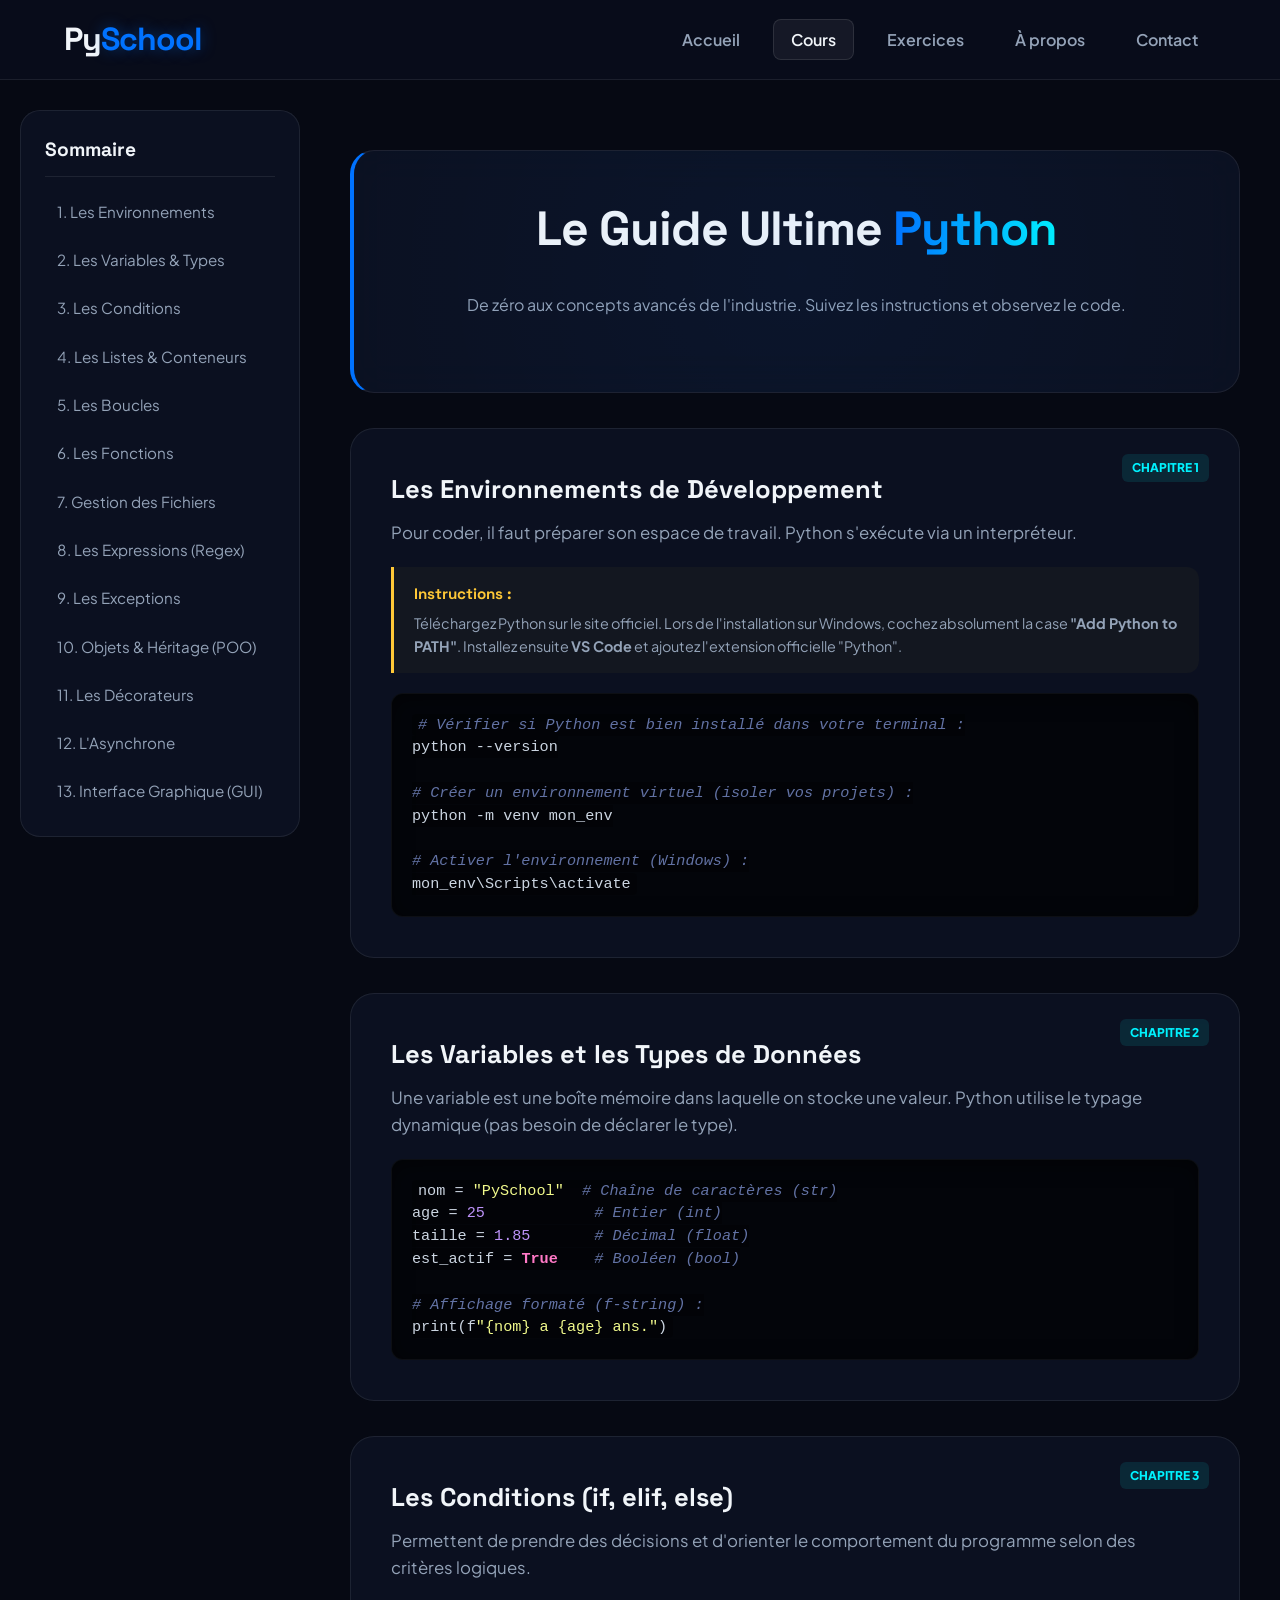
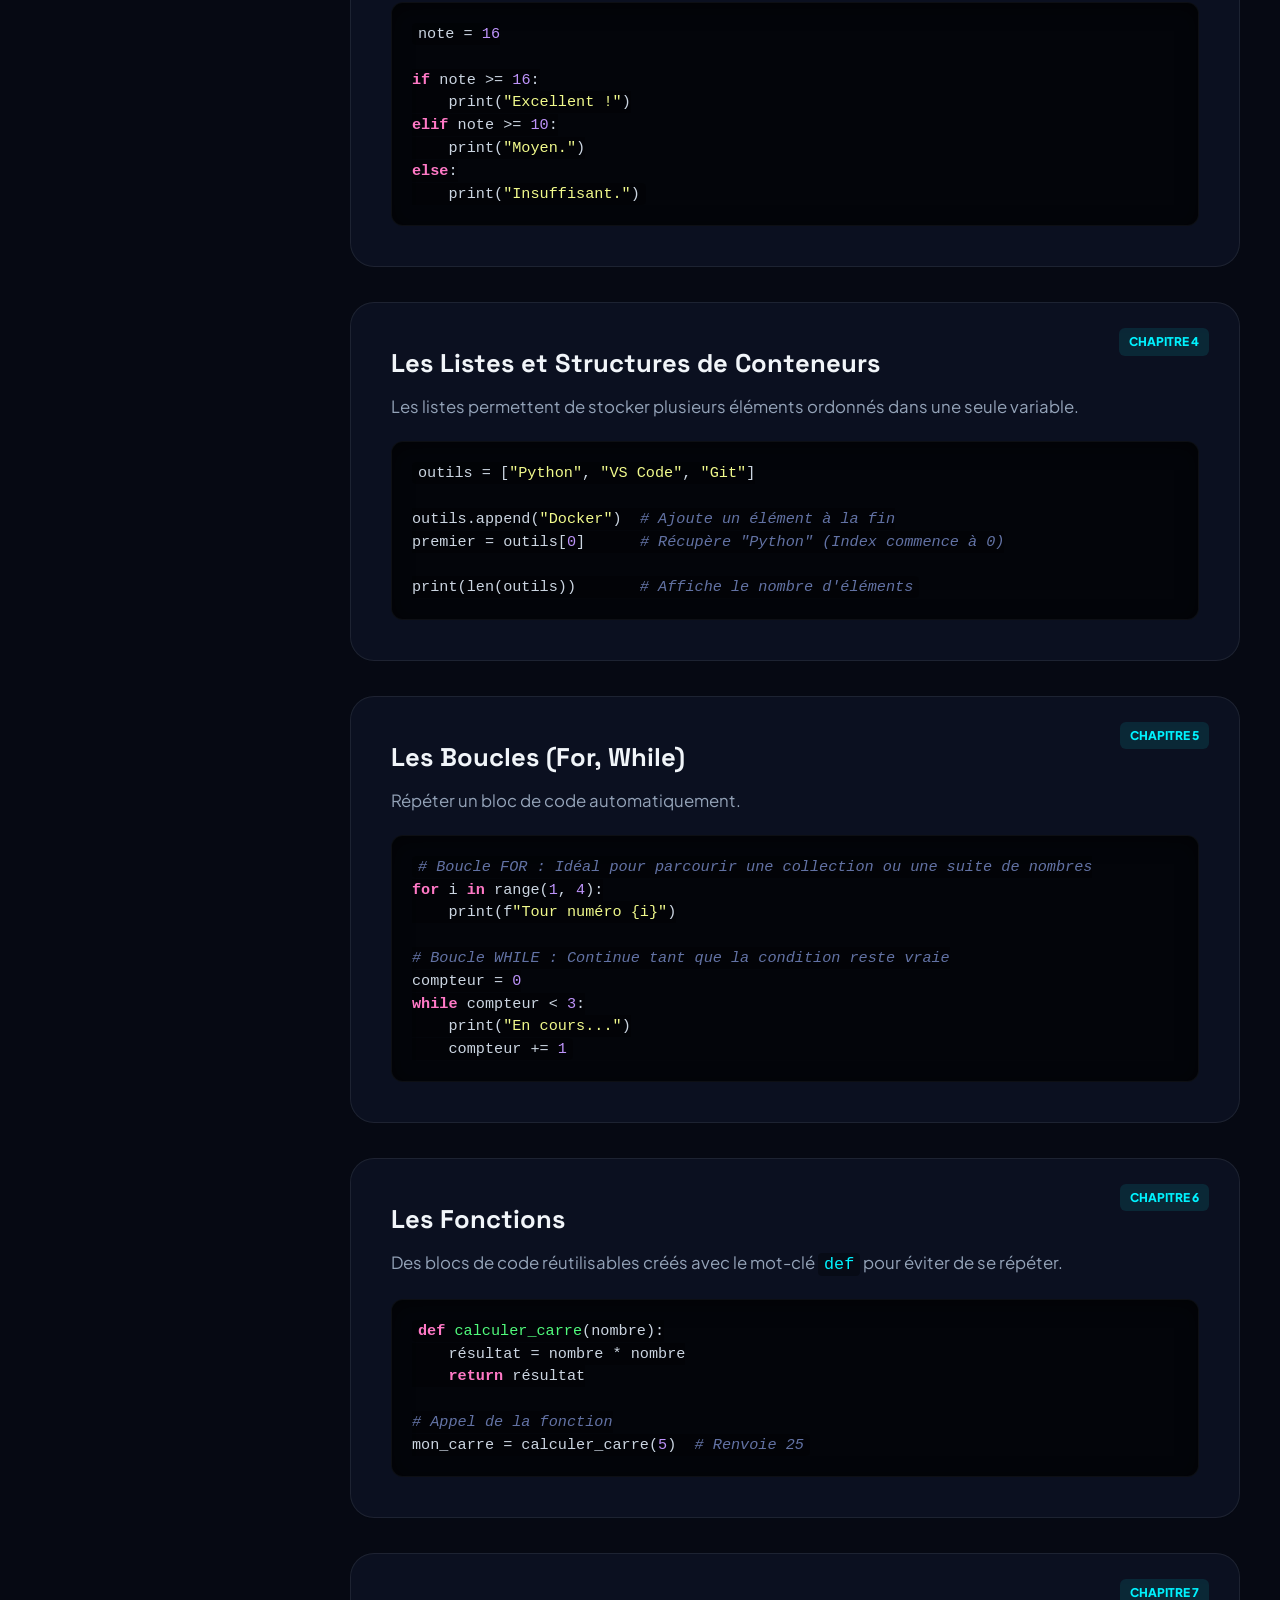
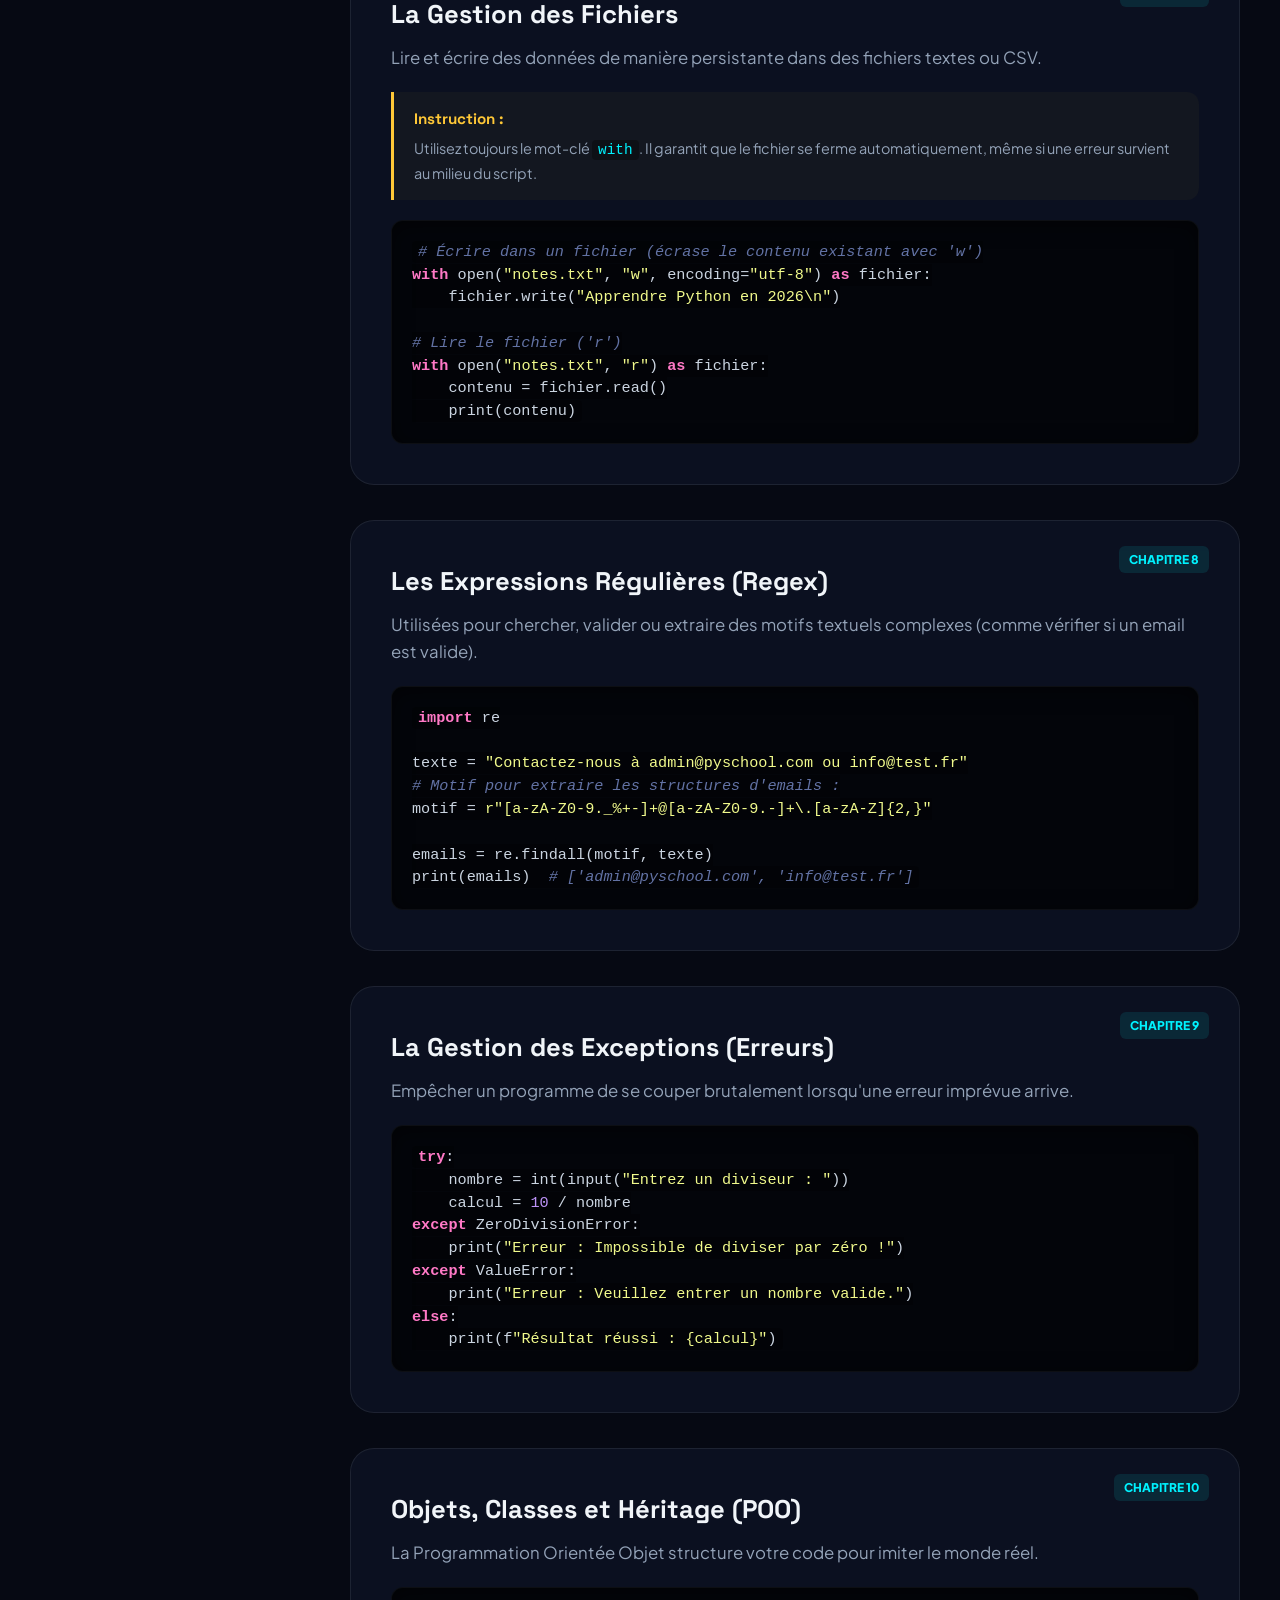
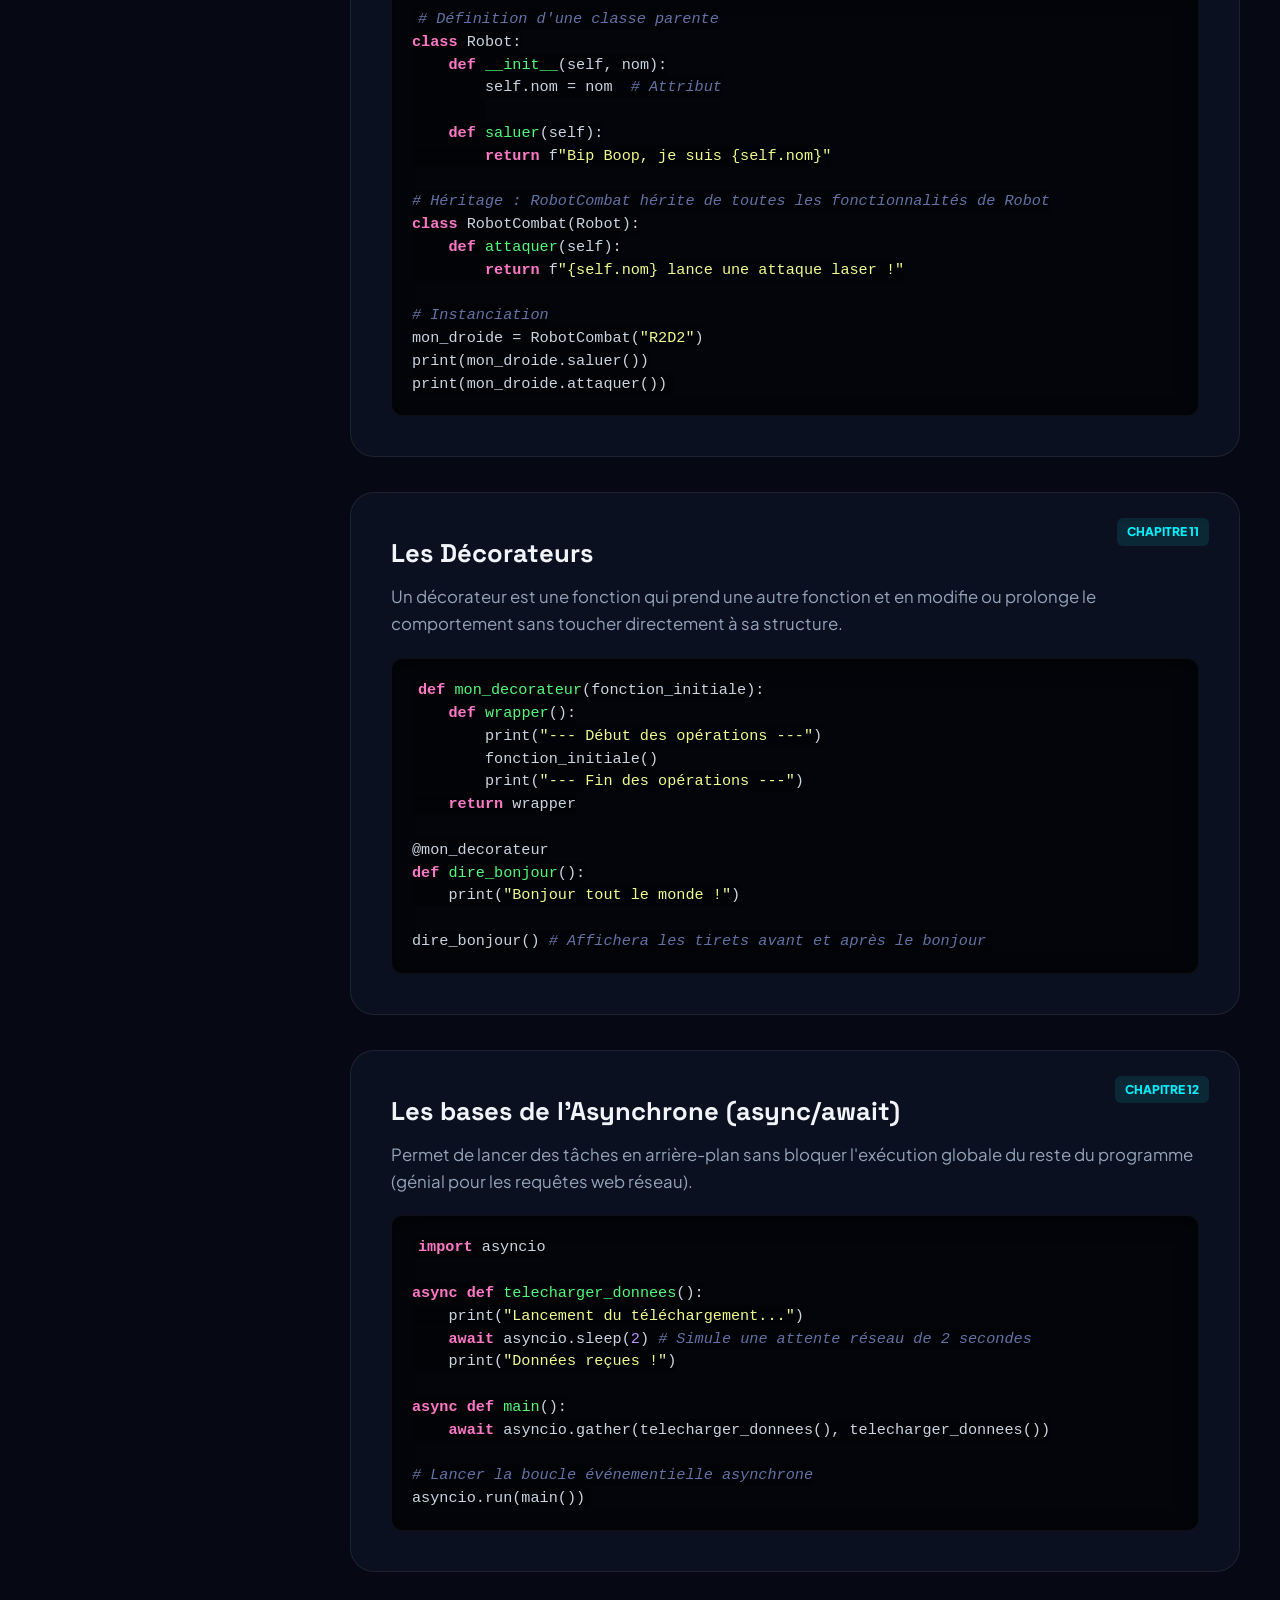
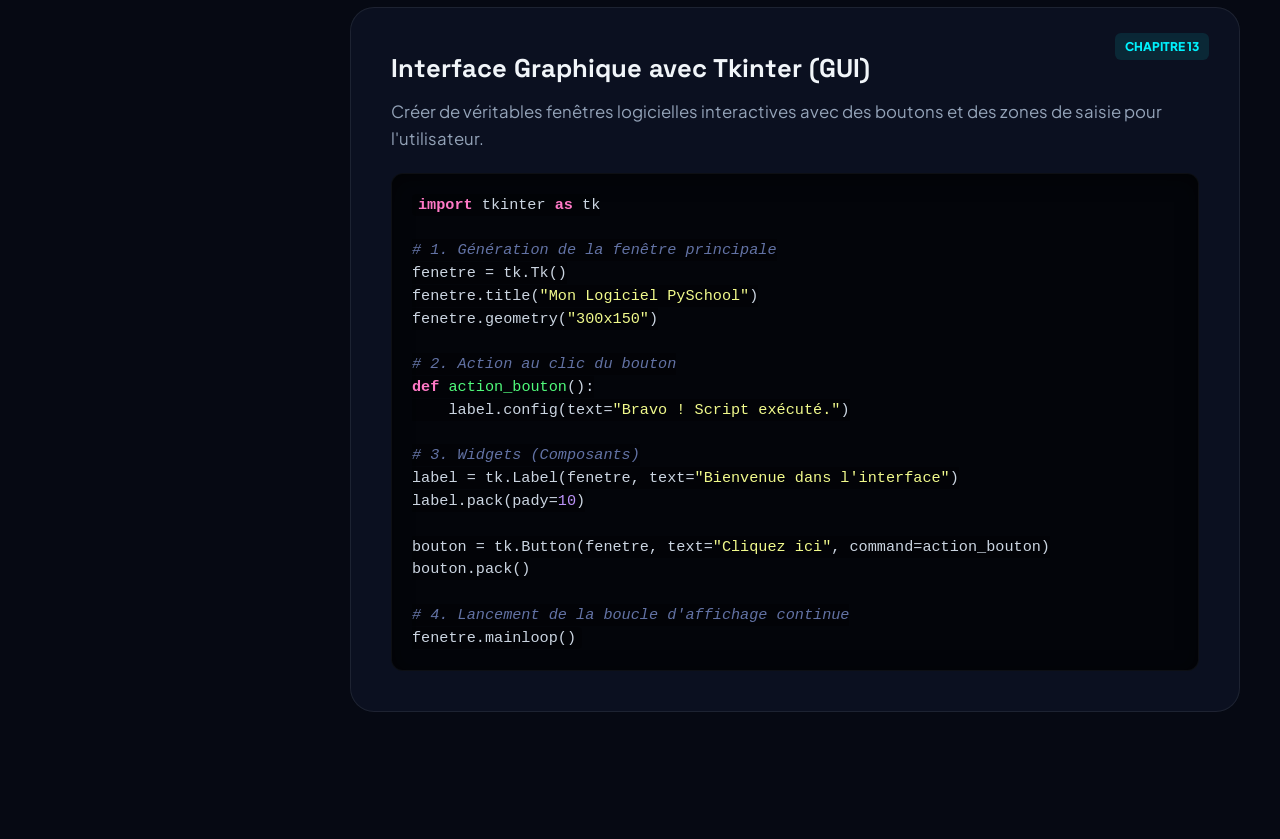
==== commit 8fa2f656: "Update Cours.html" ====
--- a/Cours.html
+++ b/Cours.html
@@ -14,8 +14,8 @@
         <nav>
             <ul>
                 <li><a href="index.html">Accueil</a></li>
-                <li><a href="cours.html" class="active">Cours</a></li>
-                <li><a href="exercices.html">Exercices</a></li>
+                <li><a href="Cours.html" class="active">Cours</a></li>
+                <li><a href="Exercices.html">Exercices</a></li>
                 <li><a href="À propos.html">À propos</a></li>
                 <li><a href="Plus d'infos.html">Contact</a></li>
             </ul>
@@ -312,4 +312,4 @@
     </div>
 
 </body>
-</html>+</html>
